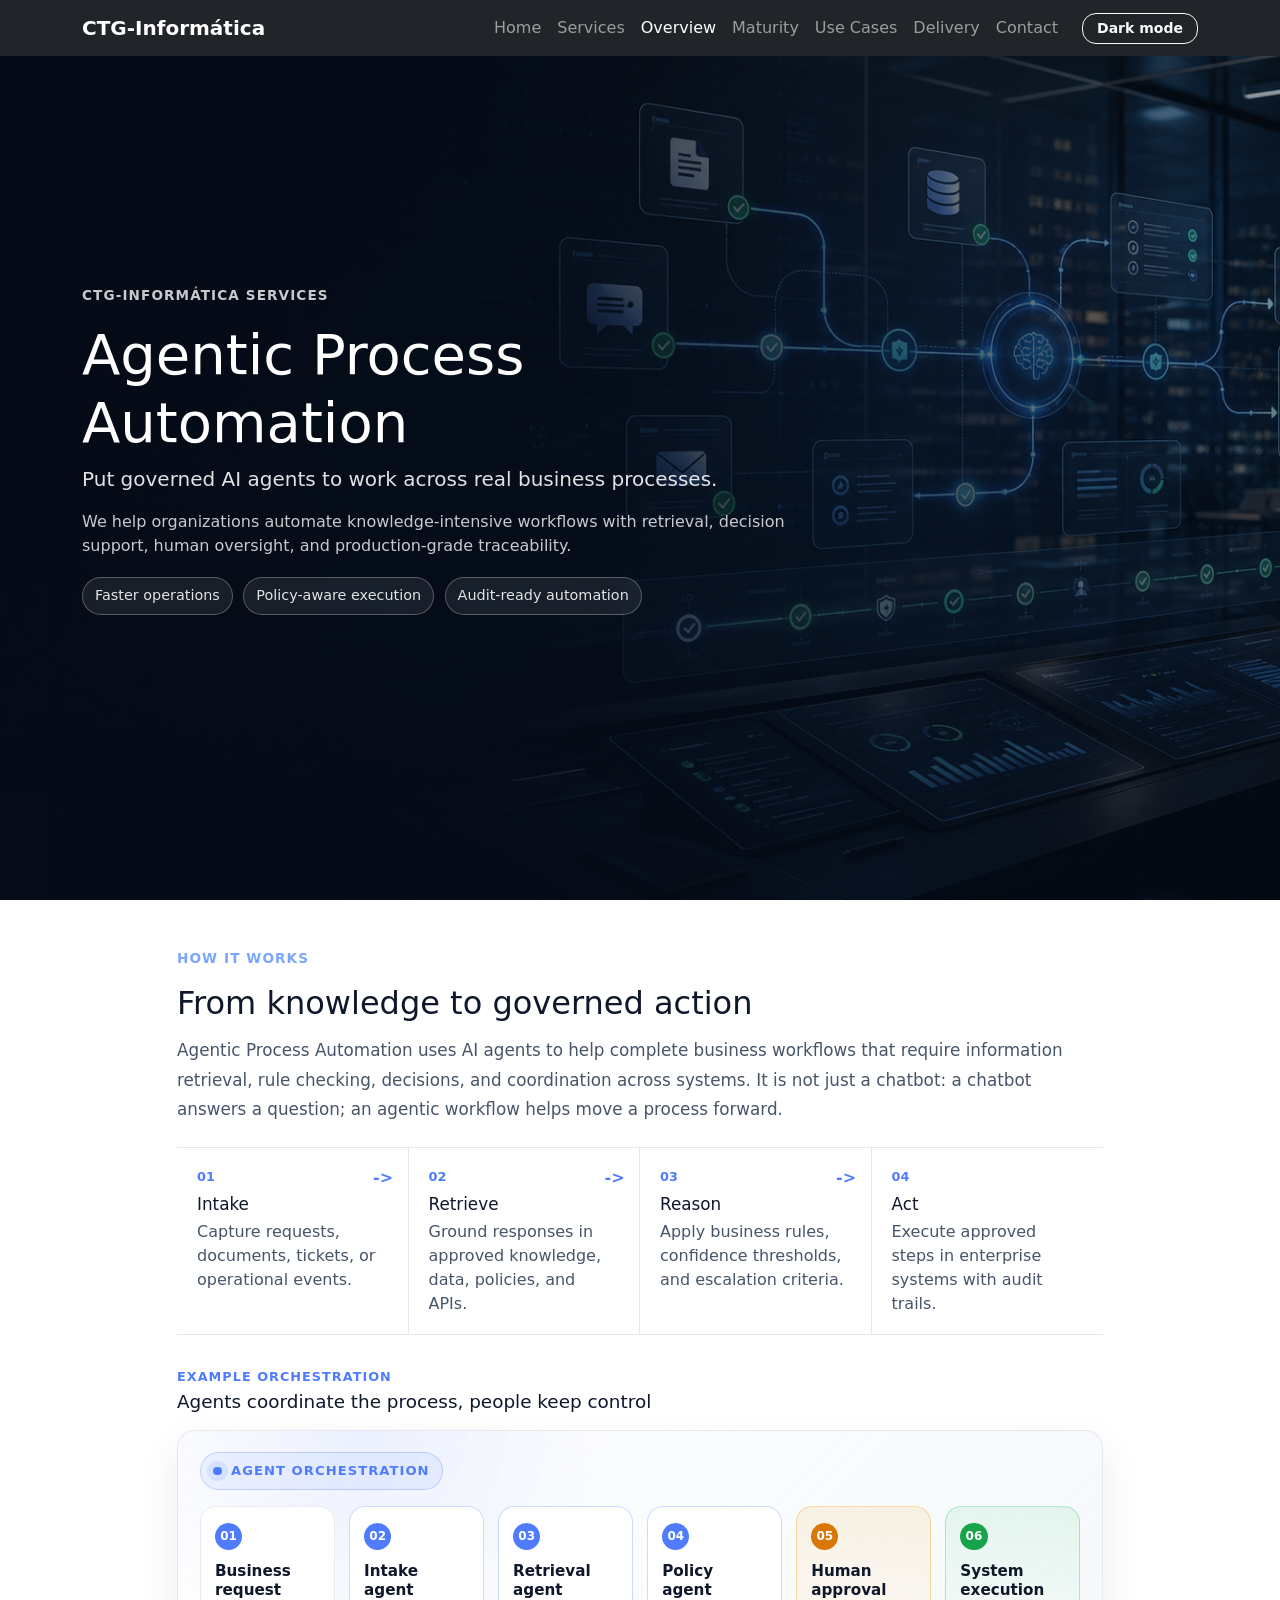
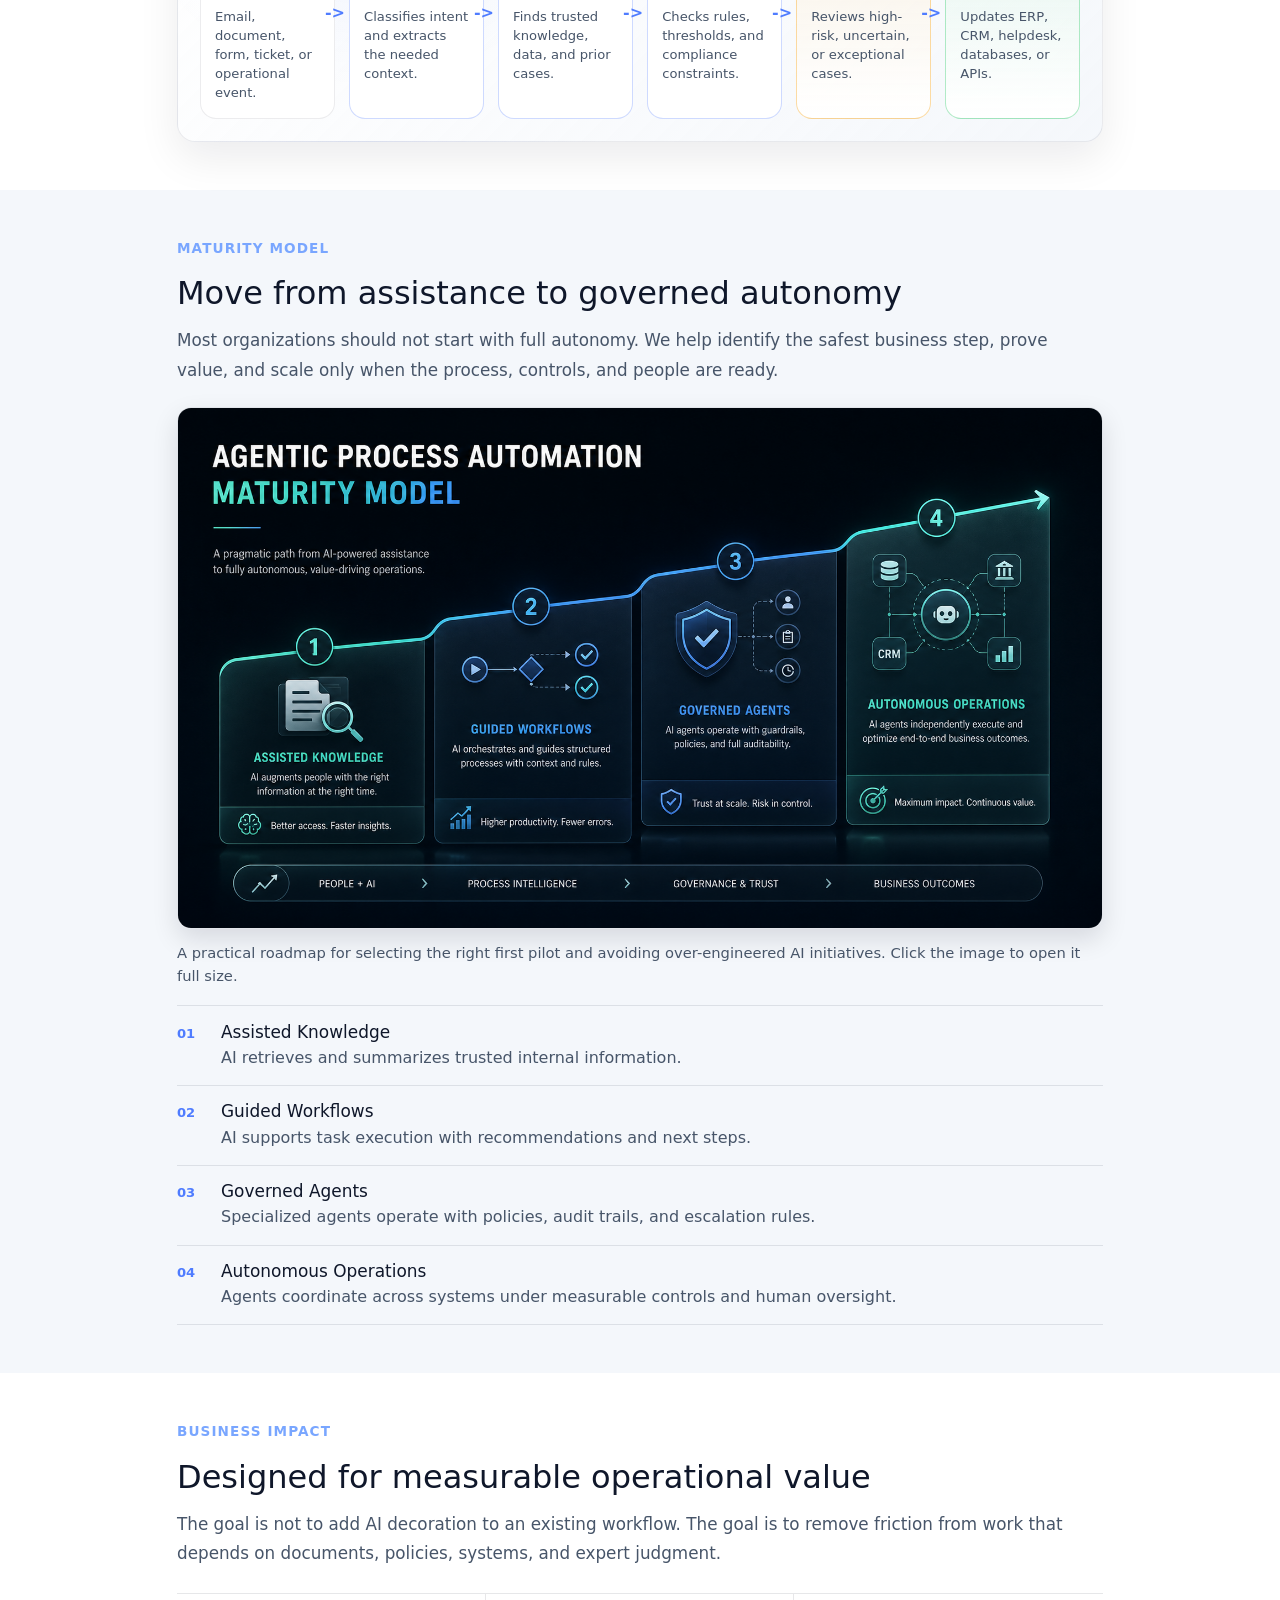
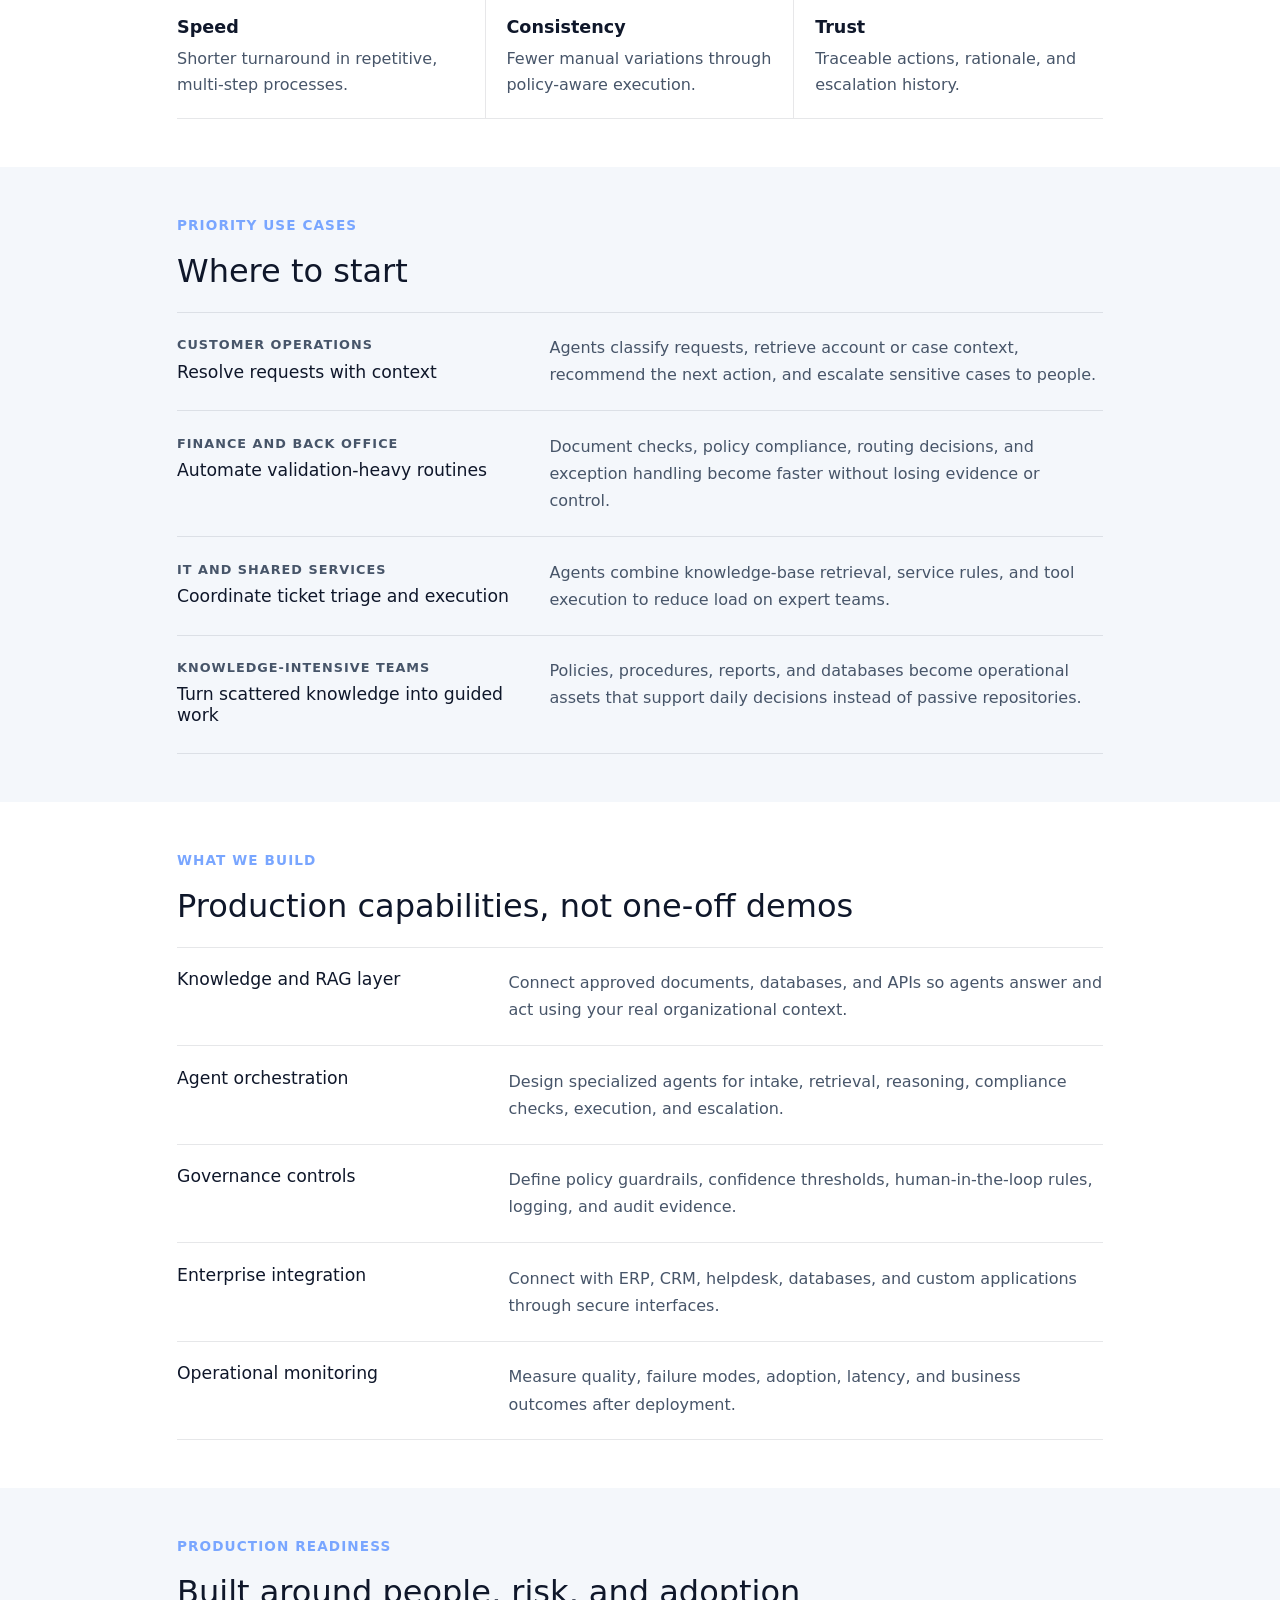
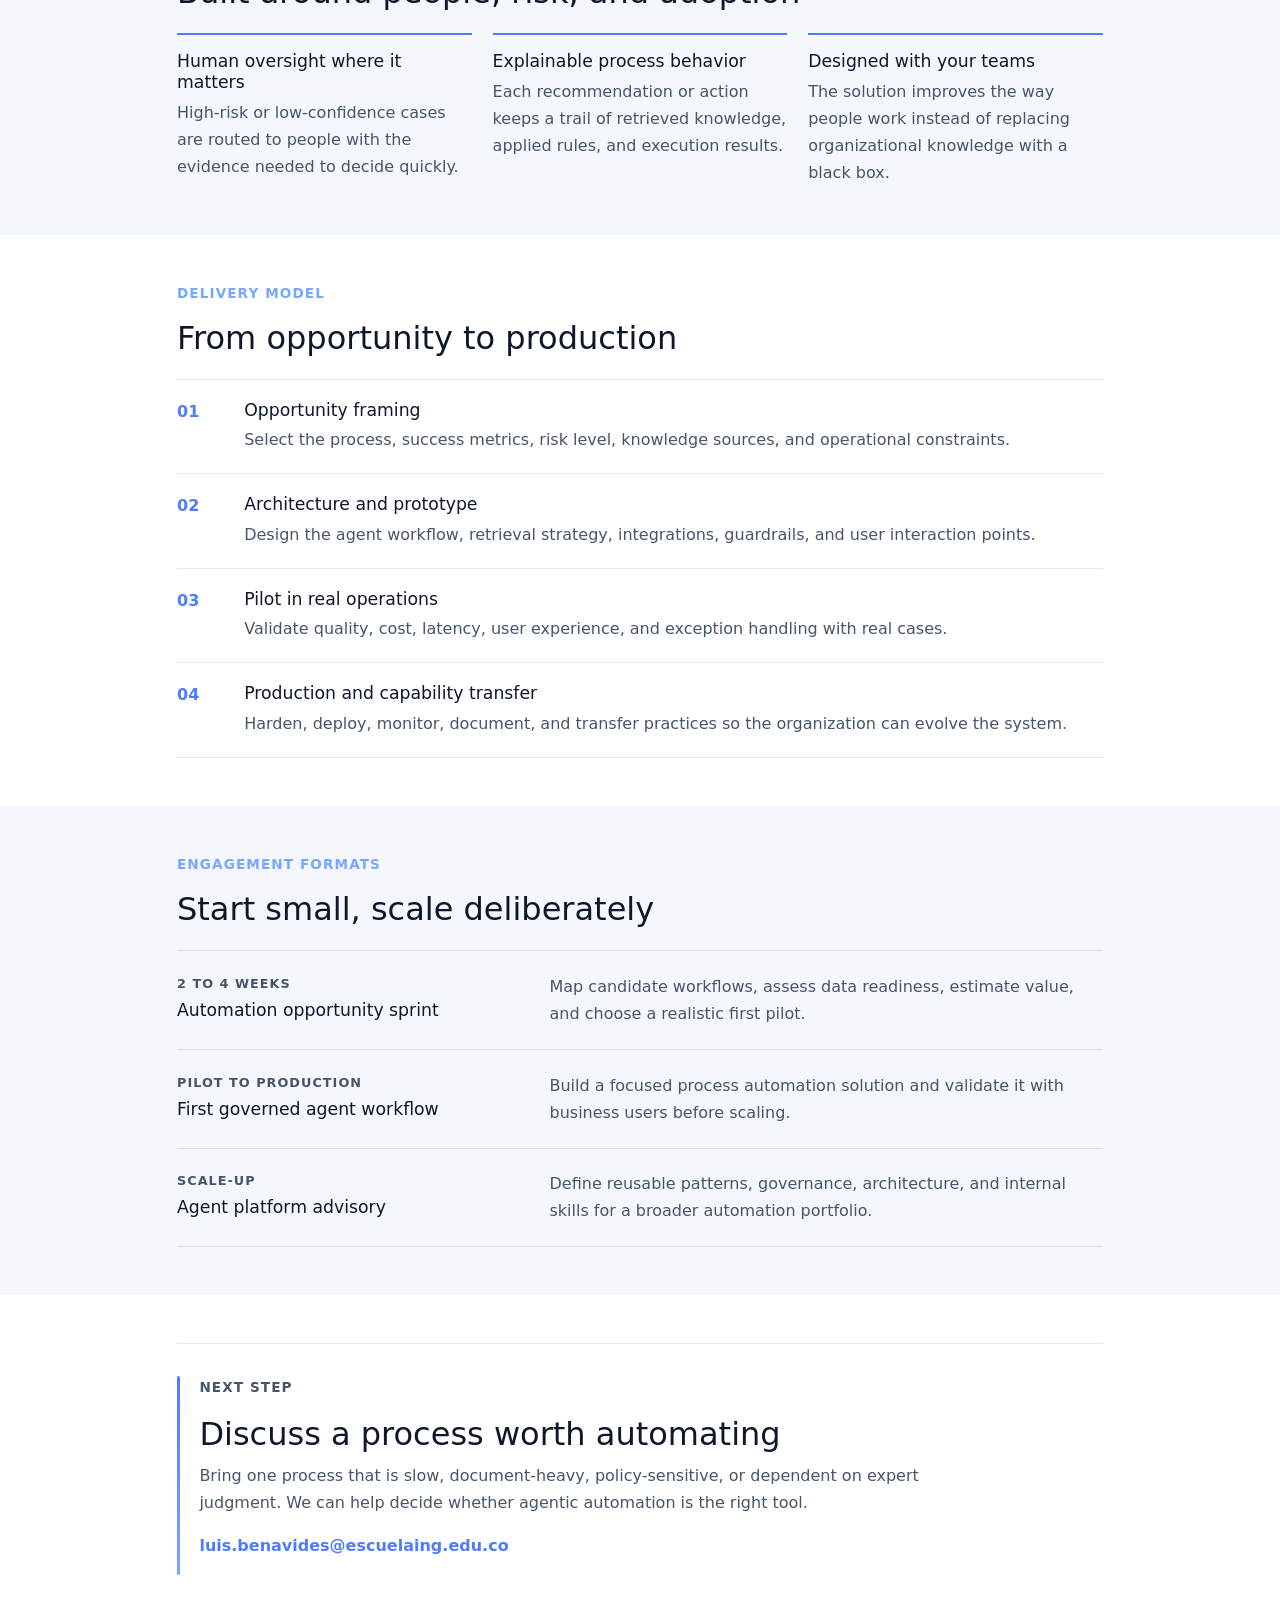
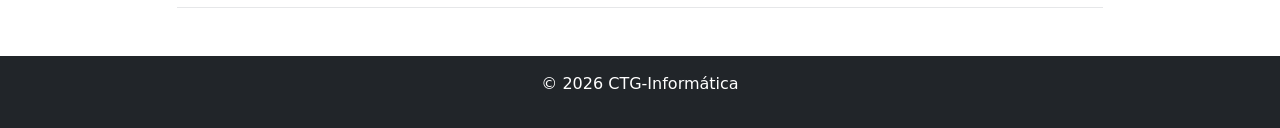
==== agent-automation.html @ 8761f5b1 "Add consulting services pages" ====
<!DOCTYPE html>
<html lang="en">
<head>
  <meta charset="UTF-8">
  <meta name="viewport" content="width=device-width, initial-scale=1">
  <title>CTG-Informática | Agentic Process Automation</title>
  <script>
    (function () {
      var storedTheme = null;
      try { storedTheme = localStorage.getItem('theme'); } catch (e) {}
      var systemDark = false;
      try { systemDark = window.matchMedia && window.matchMedia('(prefers-color-scheme: dark)').matches; } catch (e) {}
      if (storedTheme === 'dark' || (!storedTheme && systemDark)) {
        document.documentElement.setAttribute('data-theme', 'dark');
      }
    })();
  </script>
  <link href="https://cdn.jsdelivr.net/npm/bootstrap@5.3.3/dist/css/bootstrap.min.css" rel="stylesheet">
  <link href="assets/css/custom.css" rel="stylesheet">
</head>
<body data-bs-spy="scroll" data-bs-target="#mainNav">
<nav id="mainNav" class="navbar navbar-expand-lg navbar-dark bg-dark fixed-top">
  <div class="container">
    <a class="navbar-brand" href="index.html">CTG-Informática</a>
    <button class="navbar-toggler" data-bs-toggle="collapse" data-bs-target="#navContent">
      <span class="navbar-toggler-icon"></span>
    </button>
    <div class="collapse navbar-collapse" id="navContent">
      <ul class="navbar-nav ms-auto">
        <li class="nav-item"><a class="nav-link" href="index.html">Home</a></li>
        <li class="nav-item"><a class="nav-link" href="services.html">Services</a></li>
        <li class="nav-item"><a class="nav-link" href="#overview">Overview</a></li>
        <li class="nav-item"><a class="nav-link" href="#maturity">Maturity</a></li>
        <li class="nav-item"><a class="nav-link" href="#use-cases">Use Cases</a></li>
        <li class="nav-item"><a class="nav-link" href="#delivery">Delivery</a></li>
        <li class="nav-item"><a class="nav-link" href="#contact">Contact</a></li>
      </ul>
      <button id="themeToggle" class="btn btn-sm btn-outline-light theme-toggle ms-lg-3 mt-3 mt-lg-0" type="button" aria-label="Toggle color theme">Dark mode</button>
    </div>
  </div>
</nav>

<section id="overview" class="vh-100 d-flex align-items-center solution-hero agent-automation-hero">
  <div class="container">
    <div class="solution-hero-copy">
      <p class="solution-kicker">CTG-Informática Services</p>
      <h1 class="display-4">Agentic Process Automation</h1>
      <p class="lead">Put governed AI agents to work across real business processes.</p>
      <p>We help organizations automate knowledge-intensive workflows with retrieval, decision support, human oversight, and production-grade traceability.</p>
      <div class="solution-proof-strip">
        <span>Faster operations</span>
        <span>Policy-aware execution</span>
        <span>Audit-ready automation</span>
      </div>
    </div>
  </div>
</section>

<section id="how-it-works" class="py-5">
  <div class="container services-container">
    <p class="solution-eyebrow">How it works</p>
    <h2>From knowledge to governed action</h2>
    <p class="solution-section-lead">Agentic Process Automation uses AI agents to help complete business workflows that require information retrieval, rule checking, decisions, and coordination across systems. It is not just a chatbot: a chatbot answers a question; an agentic workflow helps move a process forward.</p>
    <div class="agent-flow" aria-label="Agentic process automation flow">
      <div class="agent-flow-step">
        <span class="agent-flow-index">01</span>
        <h3>Intake</h3>
        <p>Capture requests, documents, tickets, or operational events.</p>
      </div>
      <div class="agent-flow-step">
        <span class="agent-flow-index">02</span>
        <h3>Retrieve</h3>
        <p>Ground responses in approved knowledge, data, policies, and APIs.</p>
      </div>
      <div class="agent-flow-step">
        <span class="agent-flow-index">03</span>
        <h3>Reason</h3>
        <p>Apply business rules, confidence thresholds, and escalation criteria.</p>
      </div>
      <div class="agent-flow-step">
        <span class="agent-flow-index">04</span>
        <h3>Act</h3>
        <p>Execute approved steps in enterprise systems with audit trails.</p>
      </div>
    </div>
    <div class="orchestration-example">
      <p class="solution-row-meta">Example orchestration</p>
      <h3>Agents coordinate the process, people keep control</h3>
      <div class="orchestration-diagram" aria-label="Example process with orchestrated agents collaborating with humans">
        <div class="orchestration-hub">Agent Orchestration</div>
        <div class="orchestration-track">
          <article class="orchestration-node request">
            <span>01</span>
            <strong>Business request</strong>
            <small>Email, document, form, ticket, or operational event.</small>
          </article>
          <article class="orchestration-node agent">
            <span>02</span>
            <strong>Intake agent</strong>
            <small>Classifies intent and extracts the needed context.</small>
          </article>
          <article class="orchestration-node agent">
            <span>03</span>
            <strong>Retrieval agent</strong>
            <small>Finds trusted knowledge, data, and prior cases.</small>
          </article>
          <article class="orchestration-node agent">
            <span>04</span>
            <strong>Policy agent</strong>
            <small>Checks rules, thresholds, and compliance constraints.</small>
          </article>
          <article class="orchestration-node human">
            <span>05</span>
            <strong>Human approval</strong>
            <small>Reviews high-risk, uncertain, or exceptional cases.</small>
          </article>
          <article class="orchestration-node system">
            <span>06</span>
            <strong>System execution</strong>
            <small>Updates ERP, CRM, helpdesk, databases, or APIs.</small>
          </article>
        </div>
      </div>
    </div>
  </div>
</section>

<section id="maturity" class="py-5 bg-light">
  <div class="container services-container">
    <p class="solution-eyebrow">Maturity model</p>
    <h2>Move from assistance to governed autonomy</h2>
    <p class="solution-section-lead">Most organizations should not start with full autonomy. We help identify the safest business step, prove value, and scale only when the process, controls, and people are ready.</p>
    <figure class="solution-figure solution-figure-wide">
      <a href="assets/img/solutions/agentic-maturity-model.png" target="_blank" rel="noopener">
        <img class="solution-image" src="assets/img/solutions/agentic-maturity-model.png" alt="Agentic process automation maturity model">
      </a>
      <figcaption>A practical roadmap for selecting the right first pilot and avoiding over-engineered AI initiatives. Click the image to open it full size.</figcaption>
    </figure>
    <div class="maturity-ladder">
      <article class="maturity-row">
        <h3><span>01</span> Assisted Knowledge</h3>
        <p>AI retrieves and summarizes trusted internal information.</p>
      </article>
      <article class="maturity-row">
        <h3><span>02</span> Guided Workflows</h3>
        <p>AI supports task execution with recommendations and next steps.</p>
      </article>
      <article class="maturity-row">
        <h3><span>03</span> Governed Agents</h3>
        <p>Specialized agents operate with policies, audit trails, and escalation rules.</p>
      </article>
      <article class="maturity-row">
        <h3><span>04</span> Autonomous Operations</h3>
        <p>Agents coordinate across systems under measurable controls and human oversight.</p>
      </article>
    </div>
  </div>
</section>

<section class="py-5">
  <div class="container services-container">
    <p class="solution-eyebrow">Business impact</p>
    <h2>Designed for measurable operational value</h2>
    <p class="solution-section-lead">The goal is not to add AI decoration to an existing workflow. The goal is to remove friction from work that depends on documents, policies, systems, and expert judgment.</p>
    <div class="outcome-strip">
      <div class="outcome-metric">
        <strong>Speed</strong>
        <span>Shorter turnaround in repetitive, multi-step processes.</span>
      </div>
      <div class="outcome-metric">
        <strong>Consistency</strong>
        <span>Fewer manual variations through policy-aware execution.</span>
      </div>
      <div class="outcome-metric">
        <strong>Trust</strong>
        <span>Traceable actions, rationale, and escalation history.</span>
      </div>
    </div>
  </div>
</section>

<section id="use-cases" class="py-5 bg-light">
  <div class="container services-container">
    <p class="solution-eyebrow">Priority use cases</p>
    <h2>Where to start</h2>
    <div class="solution-row-list">
      <article class="solution-row">
        <div>
          <p class="solution-row-meta">Customer operations</p>
          <h3>Resolve requests with context</h3>
        </div>
        <p>Agents classify requests, retrieve account or case context, recommend the next action, and escalate sensitive cases to people.</p>
      </article>
      <article class="solution-row">
        <div>
          <p class="solution-row-meta">Finance and back office</p>
          <h3>Automate validation-heavy routines</h3>
        </div>
        <p>Document checks, policy compliance, routing decisions, and exception handling become faster without losing evidence or control.</p>
      </article>
      <article class="solution-row">
        <div>
          <p class="solution-row-meta">IT and shared services</p>
          <h3>Coordinate ticket triage and execution</h3>
        </div>
        <p>Agents combine knowledge-base retrieval, service rules, and tool execution to reduce load on expert teams.</p>
      </article>
      <article class="solution-row">
        <div>
          <p class="solution-row-meta">Knowledge-intensive teams</p>
          <h3>Turn scattered knowledge into guided work</h3>
        </div>
        <p>Policies, procedures, reports, and databases become operational assets that support daily decisions instead of passive repositories.</p>
      </article>
    </div>
  </div>
</section>

<section id="capabilities" class="py-5">
  <div class="container services-container">
    <p class="solution-eyebrow">What we build</p>
    <h2>Production capabilities, not one-off demos</h2>
    <div class="solution-row-list">
      <article class="solution-row compact">
        <h3>Knowledge and RAG layer</h3>
        <p>Connect approved documents, databases, and APIs so agents answer and act using your real organizational context.</p>
      </article>
      <article class="solution-row compact">
        <h3>Agent orchestration</h3>
        <p>Design specialized agents for intake, retrieval, reasoning, compliance checks, execution, and escalation.</p>
      </article>
      <article class="solution-row compact">
        <h3>Governance controls</h3>
        <p>Define policy guardrails, confidence thresholds, human-in-the-loop rules, logging, and audit evidence.</p>
      </article>
      <article class="solution-row compact">
        <h3>Enterprise integration</h3>
        <p>Connect with ERP, CRM, helpdesk, databases, and custom applications through secure interfaces.</p>
      </article>
      <article class="solution-row compact">
        <h3>Operational monitoring</h3>
        <p>Measure quality, failure modes, adoption, latency, and business outcomes after deployment.</p>
      </article>
    </div>
  </div>
</section>

<section id="production" class="py-5 bg-light">
  <div class="container services-container">
    <p class="solution-eyebrow">Production readiness</p>
    <h2>Built around people, risk, and adoption</h2>
    <div class="production-grid">
      <article>
        <h3>Human oversight where it matters</h3>
        <p>High-risk or low-confidence cases are routed to people with the evidence needed to decide quickly.</p>
      </article>
      <article>
        <h3>Explainable process behavior</h3>
        <p>Each recommendation or action keeps a trail of retrieved knowledge, applied rules, and execution results.</p>
      </article>
      <article>
        <h3>Designed with your teams</h3>
        <p>The solution improves the way people work instead of replacing organizational knowledge with a black box.</p>
      </article>
    </div>
  </div>
</section>

<section id="delivery" class="py-5">
  <div class="container services-container">
    <p class="solution-eyebrow">Delivery model</p>
    <h2>From opportunity to production</h2>
    <div class="phase-list">
      <article class="phase-row">
        <span>01</span>
        <div>
          <h3>Opportunity framing</h3>
          <p>Select the process, success metrics, risk level, knowledge sources, and operational constraints.</p>
        </div>
      </article>
      <article class="phase-row">
        <span>02</span>
        <div>
          <h3>Architecture and prototype</h3>
          <p>Design the agent workflow, retrieval strategy, integrations, guardrails, and user interaction points.</p>
        </div>
      </article>
      <article class="phase-row">
        <span>03</span>
        <div>
          <h3>Pilot in real operations</h3>
          <p>Validate quality, cost, latency, user experience, and exception handling with real cases.</p>
        </div>
      </article>
      <article class="phase-row">
        <span>04</span>
        <div>
          <h3>Production and capability transfer</h3>
          <p>Harden, deploy, monitor, document, and transfer practices so the organization can evolve the system.</p>
        </div>
      </article>
    </div>
  </div>
</section>

<section id="engagement" class="py-5 bg-light">
  <div class="container services-container">
    <p class="solution-eyebrow">Engagement formats</p>
    <h2>Start small, scale deliberately</h2>
    <div class="solution-row-list">
      <article class="solution-row">
        <div>
          <p class="solution-row-meta">2 to 4 weeks</p>
          <h3>Automation opportunity sprint</h3>
        </div>
        <p>Map candidate workflows, assess data readiness, estimate value, and choose a realistic first pilot.</p>
      </article>
      <article class="solution-row">
        <div>
          <p class="solution-row-meta">Pilot to production</p>
          <h3>First governed agent workflow</h3>
        </div>
        <p>Build a focused process automation solution and validate it with business users before scaling.</p>
      </article>
      <article class="solution-row">
        <div>
          <p class="solution-row-meta">Scale-up</p>
          <h3>Agent platform advisory</h3>
        </div>
        <p>Define reusable patterns, governance, architecture, and internal skills for a broader automation portfolio.</p>
      </article>
    </div>
  </div>
</section>

<section id="contact" class="py-5 solution-contact-section">
  <div class="container services-container">
    <div class="contact-note contact-note-final">
      <p class="solution-eyebrow">Next step</p>
      <h2>Discuss a process worth automating</h2>
      <p>Bring one process that is slow, document-heavy, policy-sensitive, or dependent on expert judgment. We can help decide whether agentic automation is the right tool.</p>
      <p><a href="mailto:luis.benavides@escuelaing.edu.co?subject=Agentic%20Process%20Automation%20Consulting">luis.benavides@escuelaing.edu.co</a></p>
    </div>
  </div>
</section>

<footer class="bg-dark text-white text-center p-3">
  <p>© 2026 CTG-Informática</p>
</footer>

<script src="https://cdn.jsdelivr.net/npm/bootstrap@5.3.3/dist/js/bootstrap.bundle.min.js"></script>
<script src="assets/js/main.js"></script>
</body>
</html>
---- assets/css/custom.css ----
:root {
  --bg: #ffffff;
  --bg-soft: #f4f7fb;
  --card: rgba(255, 255, 255, 0.08);
  --surface: #ffffff;
  --text: #0f172a;
  --text-soft: #475569;
  --white-soft: rgba(255,255,255,.78);
  --primary: #4f7cff;
  --primary-2: #79a6ff;
  --border: rgba(15, 23, 42, 0.08);
  --line: rgba(15, 23, 42, .10);
  --shadow: 0 20px 60px rgba(2, 8, 23, 0.16);
  --nav-bg: rgba(8, 15, 29, 0.48);
  --nav-bg-scrolled: rgba(8, 15, 29, 0.68);
  --field-bg: #ffffff;
  --radius: 22px;
}

[data-theme="dark"] {
  --bg: #0b1220;
  --bg-soft: #101a2d;
  --surface: #111c31;
  --text: #e6edf8;
  --text-soft: #a8b7d3;
  --border: rgba(159, 184, 228, 0.18);
  --line: rgba(159, 184, 228, 0.25);
  --shadow: 0 20px 60px rgba(0, 0, 0, 0.35);
  --nav-bg: rgba(5, 10, 20, 0.62);
  --nav-bg-scrolled: rgba(5, 10, 20, 0.84);
  --field-bg: #0f1a2c;
}

html {
  scroll-behavior: smooth;
}

body {
  font-family: 'Inter', system-ui, -apple-system, BlinkMacSystemFont, 'Segoe UI', sans-serif;
  color: var(--text);
  background: var(--bg);
}

/* Narrower content width only for body sections (not navbar/hero) */
#about .container,
#research .container,
#projects .container,
#publications .container,
#doctoral .container,
#theses .container,
#team .container,
#contact .container {
  max-width: 900px;
}

@media (min-width: 1200px) {
  #about .container,
  #research .container,
  #projects .container,
  #publications .container,
  #doctoral .container,
  #theses .container,
  #team .container,
  #contact .container {
    max-width: 800px;
  }
}

.py-6 {
  padding-top: 6rem;
  padding-bottom: 6rem;
}

.section-anchor {
  scroll-margin-top: 84px;
}

section[id] {
  scroll-margin-top: 120px;
}

#mainNav {
  background: var(--nav-bg);
  backdrop-filter: blur(12px);
  transition: background-color .2s ease, box-shadow .2s ease;
}

#mainNav.scrolled {
  background: var(--nav-bg-scrolled);
  box-shadow: 0 10px 30px rgba(0,0,0,.18);
}

.theme-toggle {
  min-width: 116px;
}

.navbar-brand {
  display: inline-flex;
  align-items: center;
  gap: .75rem;
  font-weight: 700;
}

.brand-mark {
  width: 2rem;
  height: 2rem;
  border-radius: 50%;
  display: inline-grid;
  place-items: center;
  background: linear-gradient(135deg, var(--primary), #8cc7ff);
  color: white;
  font-size: .85rem;
}

.hero-section {
  position: relative;
  overflow: hidden;
  background:
    url("../img/bg-masthead.jpg") center / cover no-repeat,
    linear-gradient(180deg, #0f2442 0%, #173861 100%);
  color: white;
}

.hero-bg {
  position: absolute;
  inset: 0;
  background-image: linear-gradient(rgba(255,255,255,.04) 1px, transparent 1px), linear-gradient(90deg, rgba(255,255,255,.04) 1px, transparent 1px);
  background-size: 40px 40px;
  mask-image: linear-gradient(to bottom, rgba(0,0,0,.95), rgba(0,0,0,.35));
}

.eyebrow,
.section-tag,
.project-label,
.panel-badge,
.publication-year {
  display: inline-flex;
  align-items: center;
  gap: .5rem;
  font-size: .84rem;
  font-weight: 700;
  letter-spacing: .08em;
  text-transform: uppercase;
}

.eyebrow,
.panel-badge {
  color: #a8c2ff;
}

.section-tag,
.publication-year,
.project-label {
  color: var(--primary);
}

.hero-section .lead {
  max-width: 52rem;
  color: var(--white-soft) !important;
}

.hero-content-box {
  display: inline-block;
  max-width: 760px;
  padding: 1.4rem 1.6rem;
  border-radius: 18px;
  background: rgba(8, 16, 30, .42);
  border: 1px solid rgba(255, 255, 255, .24);
  box-shadow: 0 14px 36px rgba(2, 8, 23, .22);
  backdrop-filter: blur(3px);
}

.hero-content-box p:last-child {
  margin-bottom: 0;
}

.glass-card,
.metric-card,
.info-card,
.project-card,
.person-card,
.contact-card,
.contact-form-card,
.publication-item {
  border-radius: var(--radius);
}

.glass-card {
  background: rgba(255,255,255,.08);
  border: 1px solid rgba(255,255,255,.12);
  box-shadow: 0 24px 80px rgba(0,0,0,.22);
  padding: 2rem;
}

.feature-list {
  list-style: none;
  padding: 0;
}

.feature-list li {
  position: relative;
  padding-left: 1.6rem;
  margin-bottom: 1rem;
  color: rgba(255,255,255,.85);
}

.feature-list li::before {
  content: "";
  width: .6rem;
  height: .6rem;
  border-radius: 50%;
  background: linear-gradient(135deg, var(--primary), #96c4ff);
  position: absolute;
  left: 0;
  top: .45rem;
}

.hero-metrics .metric-card {
  background: rgba(255,255,255,.07);
  border: 1px solid rgba(255,255,255,.10);
  padding: 1.1rem 1rem;
  text-align: left;
}

.metric-card strong {
  display: block;
  font-size: 1.5rem;
}

.metric-card span {
  color: rgba(255,255,255,.72);
  font-size: .95rem;
}

.bg-soft {
  background: var(--bg-soft);
}

.bg-light {
  background-color: var(--bg-soft) !important;
}

.section-title {
  font-size: clamp(1.9rem, 1.2rem + 1.6vw, 3rem);
  line-height: 1.15;
  font-weight: 800;
  margin-top: .75rem;
  margin-bottom: 0;
}

.section-text {
  color: var(--text-soft);
  font-size: 1.05rem;
  line-height: 1.8;
}

.info-card,
.project-card,
.person-card,
.contact-card,
.contact-form-card,
.publication-item {
  background: var(--surface);
  border: 1px solid var(--border);
  box-shadow: var(--shadow);
}

.info-card,
.project-card,
.person-card {
  padding: 1.75rem;
}

.info-card h3,
.project-card h3,
.person-card h3,
.publication-item h3 {
  font-size: 1.15rem;
  margin-bottom: .85rem;
}

.info-card p,
.project-card p,
.person-card p,
.contact-card p,
.publication-item p {
  color: var(--text-soft);
  margin-bottom: 0;
}

.icon-dot {
  width: .95rem;
  height: .95rem;
  border-radius: 50%;
  margin-bottom: 1rem;
  background: linear-gradient(135deg, var(--primary), #8ecbff);
  box-shadow: 0 0 0 8px rgba(79, 124, 255, .10);
}

.meta-list {
  list-style: none;
  padding: 0;
  margin: 1.2rem 0 0;
}

.meta-list li {
  padding: .55rem 0;
  border-top: 1px solid var(--line);
  color: var(--text-soft);
}

.publication-list {
  display: grid;
  gap: 1rem;
}

.publication-item {
  padding: 1.35rem 1.45rem;
  display: flex;
  justify-content: space-between;
  gap: 1.5rem;
  align-items: flex-start;
}

.publication-venue {
  white-space: nowrap;
  font-weight: 700;
  color: var(--primary);
}

/* Publications as bibliography-style list (no cards) */
#publications .publication-list {
  display: block;
}

#publications .publication-item {
  background: transparent;
  border: 0;
  box-shadow: none;
  border-radius: 0;
  display: block;
  padding: .95rem 0;
  border-bottom: 1px solid var(--line);
}

#publications .publication-item.is-hidden {
  display: none;
}

#publications .publication-item:last-child {
  border-bottom: 0;
}

#publications .publication-item h3 {
  font-size: 1rem;
  margin-bottom: .45rem;
}

#publications .publication-year {
  margin-bottom: .4rem;
}

#publications .publication-venue {
  display: block;
  margin-top: .35rem;
  font-size: .9rem;
  font-weight: 600;
  color: var(--text-soft);
  white-space: normal;
}

#theses .thesis-list {
  margin-top: 1rem;
  padding-left: 0;
  margin-left: 0;
  list-style-position: inside;
}

#theses .thesis-list li {
  padding: .85rem 0;
  border-bottom: 1px solid var(--line);
  color: var(--text-soft);
}

#theses .thesis-list li:last-child {
  border-bottom: 0;
}

#theses .thesis-list a {
  color: var(--primary);
  font-weight: 600;
}

#doctoral .doctoral-list {
  margin-top: .75rem;
  margin-bottom: 1.25rem;
  padding-left: 0;
  margin-left: 0;
  list-style-position: inside;
}

#doctoral h3 {
  font-size: 1.1rem;
  font-weight: 700;
  margin-top: 1.1rem;
  margin-bottom: .55rem;
}

#doctoral .doctoral-list li {
  margin-bottom: .5rem;
  color: var(--text-soft);
}

#doctoral p {
  color: var(--text-soft);
}

.services-container {
  max-width: 950px;
}

#contact.solution-contact-section .container,
.solution-contact-section .services-container {
  max-width: 950px;
}

@media (min-width: 1200px) {
  #contact.solution-contact-section .container,
  .solution-contact-section .services-container {
    max-width: 950px;
  }
}

.solution-hero {
  position: relative;
  min-height: 92vh;
  overflow: hidden;
  color: #fff;
  background-position: center;
  background-size: cover;
}

.solution-hero::before {
  content: "";
  position: absolute;
  inset: 0;
  background:
    linear-gradient(90deg, rgba(5, 12, 24, .92) 0%, rgba(5, 12, 24, .68) 44%, rgba(5, 12, 24, .22) 100%),
    linear-gradient(180deg, rgba(5, 12, 24, .14), rgba(5, 12, 24, .62));
}

.agent-automation-hero {
  background-image: url("../img/solutions/agentic-process-automation-hero.png");
}

.services-hero {
  background-image: url("../img/solutions/services-hero.png");
}

.ai-transformation-hero {
  background-image: url("../img/solutions/ai-transformation-hero.png");
}

.solution-hero .container {
  position: relative;
  z-index: 1;
}

.solution-hero-copy {
  max-width: 720px;
}

.solution-hero-copy .lead {
  color: rgba(255, 255, 255, .88) !important;
  max-width: 640px;
}

.solution-hero-copy p {
  color: rgba(255, 255, 255, .78);
}

.solution-kicker,
.solution-eyebrow {
  font-size: .85rem;
  font-weight: 800;
  letter-spacing: .08em;
  text-transform: uppercase;
  color: var(--primary-2);
}

.solution-proof-strip {
  display: flex;
  flex-wrap: wrap;
  gap: .65rem;
  margin-top: 1.2rem;
}

.solution-proof-strip span {
  border: 1px solid rgba(255, 255, 255, .28);
  background: rgba(255, 255, 255, .08);
  color: rgba(255, 255, 255, .88);
  border-radius: 999px;
  padding: .45rem .75rem;
  font-size: .9rem;
  backdrop-filter: blur(8px);
}

.agent-flow {
  display: grid;
  grid-template-columns: repeat(4, minmax(0, 1fr));
  gap: 0;
  margin-top: 1.4rem;
  border-top: 1px solid var(--line);
  border-bottom: 1px solid var(--line);
}

.agent-flow-step {
  position: relative;
  padding: 1.2rem 1.5rem 1.1rem 1.25rem;
  border-right: 1px solid var(--line);
}

.agent-flow-step:last-child {
  border-right: 0;
}

.agent-flow-step:not(:last-child)::after {
  content: "->";
  position: absolute;
  right: .9rem;
  top: 1.15rem;
  color: var(--primary);
  font-weight: 800;
}

.agent-flow-index {
  display: block;
  color: var(--primary);
  font-size: .8rem;
  font-weight: 800;
  margin-bottom: .45rem;
}

.agent-flow-step h3 {
  font-size: 1.05rem;
  margin-bottom: .4rem;
}

.agent-flow-step p {
  color: var(--text-soft);
  margin: 0;
}

.orchestration-example {
  margin-top: 2rem;
}

.orchestration-example h3 {
  font-size: 1.15rem;
  margin-bottom: 1rem;
}

.orchestration-diagram {
  position: relative;
  overflow: hidden;
  padding: 1.35rem;
  border: 1px solid var(--border);
  border-radius: 18px;
  background:
    radial-gradient(circle at 20% 0%, rgba(79, 124, 255, .10), transparent 32%),
    linear-gradient(135deg, rgba(255, 255, 255, .72), rgba(244, 247, 251, .92));
  box-shadow: 0 16px 42px rgba(2, 8, 23, .08);
}

[data-theme="dark"] .orchestration-diagram {
  background:
    radial-gradient(circle at 20% 0%, rgba(121, 166, 255, .14), transparent 34%),
    linear-gradient(135deg, rgba(17, 28, 49, .96), rgba(11, 18, 32, .98));
}

.orchestration-hub {
  display: inline-flex;
  align-items: center;
  gap: .55rem;
  margin-bottom: 1rem;
  padding: .5rem .8rem;
  border: 1px solid rgba(79, 124, 255, .28);
  border-radius: 999px;
  color: var(--primary);
  font-size: .82rem;
  font-weight: 800;
  letter-spacing: .08em;
  text-transform: uppercase;
  background: rgba(79, 124, 255, .08);
}

.orchestration-hub::before {
  content: "";
  width: .55rem;
  height: .55rem;
  border-radius: 50%;
  background: var(--primary);
  box-shadow: 0 0 0 6px rgba(79, 124, 255, .12);
}

.orchestration-track {
  display: grid;
  grid-template-columns: repeat(6, minmax(130px, 1fr));
  gap: .85rem;
  align-items: stretch;
}

.orchestration-node {
  position: relative;
  min-height: 178px;
  padding: 1rem .9rem;
  border: 1px solid var(--border);
  border-radius: 16px;
  background: var(--surface);
}

.orchestration-node:not(:last-child)::after {
  content: "->";
  position: absolute;
  top: 50%;
  right: -.68rem;
  z-index: 2;
  transform: translateY(-50%);
  color: var(--primary);
  font-weight: 900;
}

.orchestration-node span {
  display: inline-grid;
  width: 1.7rem;
  height: 1.7rem;
  place-items: center;
  margin-bottom: .75rem;
  border-radius: 999px;
  color: white;
  background: var(--primary);
  font-size: .75rem;
  font-weight: 800;
}

.orchestration-node strong {
  display: block;
  margin-bottom: .45rem;
  font-size: .95rem;
  line-height: 1.25;
}

.orchestration-node small {
  display: block;
  color: var(--text-soft);
  font-size: .82rem;
  line-height: 1.45;
}

.orchestration-node.agent {
  border-color: rgba(79, 124, 255, .28);
}

.orchestration-node.human {
  border-color: rgba(245, 158, 11, .36);
  background: linear-gradient(180deg, rgba(245, 158, 11, .10), var(--surface));
}

.orchestration-node.human span {
  background: #d97706;
}

.orchestration-node.system {
  border-color: rgba(34, 197, 94, .34);
  background: linear-gradient(180deg, rgba(34, 197, 94, .09), var(--surface));
}

.orchestration-node.system span {
  background: #16a34a;
}

.transformation-loop {
  margin-top: 1.6rem;
  padding: 1.35rem;
  border: 1px solid var(--border);
  border-radius: 18px;
  background:
    radial-gradient(circle at 50% 0%, rgba(245, 158, 11, .10), transparent 32%),
    linear-gradient(135deg, rgba(255, 255, 255, .76), rgba(244, 247, 251, .94));
  box-shadow: 0 16px 42px rgba(2, 8, 23, .08);
}

[data-theme="dark"] .transformation-loop {
  background:
    radial-gradient(circle at 50% 0%, rgba(245, 158, 11, .13), transparent 34%),
    linear-gradient(135deg, rgba(17, 28, 49, .96), rgba(11, 18, 32, .98));
}

.loop-center {
  max-width: 520px;
  margin: 0 auto 1.2rem;
  padding: 1rem 1.2rem;
  border: 1px solid rgba(245, 158, 11, .28);
  border-radius: 18px;
  text-align: center;
  background: rgba(245, 158, 11, .08);
}

.loop-center strong {
  display: block;
  margin-bottom: .3rem;
  font-size: 1.1rem;
}

.loop-center span {
  color: var(--text-soft);
  font-size: .94rem;
  line-height: 1.55;
}

.loop-steps {
  display: grid;
  grid-template-columns: repeat(5, minmax(0, 1fr));
  gap: .8rem;
}

.loop-step {
  padding: 1rem .9rem;
  border: 1px solid var(--border);
  border-radius: 16px;
  background: var(--surface);
}

.loop-step span {
  display: inline-grid;
  width: 1.65rem;
  height: 1.65rem;
  place-items: center;
  margin-bottom: .65rem;
  border-radius: 999px;
  color: white;
  background: linear-gradient(135deg, #d97706, var(--primary));
  font-size: .72rem;
  font-weight: 800;
}

.loop-step h3 {
  font-size: .98rem;
  margin-bottom: .4rem;
}

.loop-step p {
  color: var(--text-soft);
  font-size: .84rem;
  line-height: 1.48;
  margin: 0;
}

.solution-image {
  display: block;
  width: 100%;
  height: auto;
  border-radius: 14px;
  margin: 1.2rem 0 .9rem;
  border: 1px solid var(--border);
  box-shadow: 0 10px 26px rgba(2, 8, 23, .12);
}

.solution-section-lead {
  color: var(--text-soft);
  font-size: 1.05rem;
  line-height: 1.75;
  margin: .85rem 0 0;
}

.solution-split {
  display: grid;
  grid-template-columns: minmax(0, 1.05fr) minmax(280px, .95fr);
  gap: 2.4rem;
  align-items: center;
}

.solution-figure {
  margin: 0;
}

.solution-figure-wide {
  margin-top: 1.4rem;
}

.solution-figure .solution-image {
  margin: 0 0 .8rem;
}

.solution-figure a {
  display: block;
}

.solution-figure a:hover .solution-image {
  transform: translateY(-2px);
  box-shadow: 0 16px 34px rgba(2, 8, 23, .18);
}

.solution-figure .solution-image {
  transition: transform .18s ease, box-shadow .18s ease;
}

.solution-figure figcaption {
  color: var(--text-soft);
  font-size: .92rem;
  line-height: 1.55;
}

.maturity-ladder {
  margin-top: 1.1rem;
  border-top: 1px solid var(--line);
}

.maturity-row {
  padding: .95rem 0;
  border-bottom: 1px solid var(--line);
}

.maturity-row h3 {
  display: flex;
  gap: .75rem;
  align-items: baseline;
  font-size: 1.06rem;
  margin-bottom: .25rem;
}

.maturity-row h3 span {
  color: var(--primary);
  font-size: .82rem;
  font-weight: 800;
  min-width: 2rem;
}

.maturity-row p {
  color: var(--text-soft);
  margin: 0 0 0 2.75rem;
}

.outcome-strip {
  display: grid;
  grid-template-columns: repeat(3, minmax(0, 1fr));
  margin-top: 1.5rem;
  border-top: 1px solid var(--line);
  border-bottom: 1px solid var(--line);
}

.outcome-metric {
  padding: 1.25rem 1.3rem;
  border-right: 1px solid var(--line);
}

.outcome-metric:first-child {
  padding-left: 0;
}

.outcome-metric:last-child {
  border-right: 0;
  padding-right: 0;
}

.outcome-metric strong {
  display: block;
  font-size: 1.1rem;
  margin-bottom: .35rem;
}

.outcome-metric span {
  color: var(--text-soft);
  line-height: 1.65;
}

.solution-row-list,
.service-band-list,
.phase-list {
  margin-top: 1.35rem;
  border-top: 1px solid var(--line);
}

.solution-row,
.service-band {
  display: grid;
  grid-template-columns: minmax(210px, .85fr) minmax(0, 1.35fr);
  gap: 1.5rem;
  padding: 1.35rem 0;
  border-bottom: 1px solid var(--line);
}

.solution-row.compact {
  grid-template-columns: minmax(210px, .75fr) minmax(0, 1.45fr);
}

.solution-row h3,
.service-band h3,
.phase-row h3,
.production-grid h3 {
  font-size: 1.08rem;
  margin-bottom: .35rem;
}

.solution-row p,
.service-band p,
.phase-row p,
.production-grid p {
  color: var(--text-soft);
  margin-bottom: 0;
  line-height: 1.7;
}

.solution-row-meta {
  color: var(--primary);
  font-size: .8rem;
  font-weight: 800;
  letter-spacing: .08em;
  margin-bottom: .35rem !important;
  text-transform: uppercase;
}

.production-grid {
  display: grid;
  grid-template-columns: repeat(3, minmax(0, 1fr));
  gap: 1.3rem;
  margin-top: 1.4rem;
}

.production-grid article {
  padding-top: 1rem;
  border-top: 2px solid var(--primary);
}

.phase-row {
  display: grid;
  grid-template-columns: 3rem minmax(0, 1fr);
  gap: 1.2rem;
  padding: 1.25rem 0;
  border-bottom: 1px solid var(--line);
}

.phase-row span {
  color: var(--primary);
  font-weight: 800;
}

.contact-note {
  border-top: 1px solid var(--line);
  border-bottom: 1px solid var(--line);
  padding: 1.6rem 0;
  text-align: left;
}

.contact-note p {
  color: var(--text-soft);
  line-height: 1.7;
}

.contact-note-final {
  position: relative;
  padding: 2rem 0 2rem 1.4rem;
}

.contact-note-final::before {
  content: "";
  position: absolute;
  left: 0;
  top: 2rem;
  bottom: 2rem;
  width: 3px;
  border-radius: 999px;
  background: linear-gradient(180deg, var(--primary), var(--primary-2));
}

.contact-note-final h2 {
  max-width: 640px;
}

.contact-note-final p {
  max-width: 720px;
}

.contact-note a,
.text-link {
  color: var(--primary);
  font-weight: 800;
  text-decoration: none;
}

.contact-note a:hover,
.text-link:hover {
  text-decoration: underline;
}

.service-band {
  align-items: start;
}

.service-band .text-link {
  display: inline-block;
  margin-top: .8rem;
}

.service-summary-item {
  padding: 1rem 0;
  border-bottom: 1px solid var(--line);
}

.service-summary-item:last-child {
  border-bottom: 0;
}

.service-summary-item h3 {
  font-size: 1.1rem;
  margin-bottom: .35rem;
}

.service-summary-item p,
.service-summary-item li {
  color: var(--text-soft);
}

.service-summary-item ul,
.service-summary-item ol {
  margin: 0;
}

/* Projects as list (no cards) */
#projects .project-list-simple {
  display: block;
}

#projects .project-row {
  padding: 1rem 0;
  border-bottom: 1px solid var(--line);
}

#projects .project-row:last-child {
  border-bottom: 0;
}

#projects .project-row h3 {
  font-size: 1.05rem;
  margin-bottom: .45rem;
}

#projects .project-row p {
  margin: 0;
  color: var(--text-soft);
}

.team-photo {
  width: 168px;
  height: 168px;
  object-fit: cover;
  border-radius: 50%;
  margin: 0 auto 1rem;
  display: block;
  border: 2px solid rgba(255, 255, 255, .88);
  box-shadow: 0 10px 26px rgba(2, 8, 23, .14);
}

[data-theme="dark"] .team-photo {
  border-color: rgba(168, 183, 211, .5);
}

#team .person-card {
  background: transparent;
  border: 0;
  box-shadow: none;
  padding: 0;
  text-align: center;
}

#team .person-card h3 {
  font-size: 1.02rem;
  margin-bottom: .35rem;
}

#team .person-card .role {
  margin-bottom: .5rem;
}

#team .team-grid {
  row-gap: 2rem !important;
}

.person-card .role {
  font-weight: 700;
  color: var(--primary);
  margin-bottom: .75rem;
}

.avatar-placeholder {
  width: 3.25rem;
  height: 3.25rem;
  border-radius: 50%;
  display: grid;
  place-items: center;
  background: linear-gradient(135deg, #dce8ff, #edf4ff);
  color: var(--primary);
  font-weight: 800;
  margin-bottom: 1rem;
}

.cta-banner {
  background: linear-gradient(135deg, #1d4ed8, #0f3ca5 60%, #17307c);
  color: white;
  border-radius: calc(var(--radius) + 6px);
  padding: 2rem;
  display: flex;
  gap: 1.5rem;
  justify-content: space-between;
  align-items: center;
  box-shadow: 0 25px 70px rgba(15, 60, 165, 0.35);
}

.cta-banner .section-title,
.cta-banner .section-tag,
.cta-banner .section-text {
  color: white;
}

.contact-card,
.contact-form-card {
  padding: 1.75rem;
}

.form-control {
  border-radius: 14px;
  padding: .85rem 1rem;
  border-color: var(--border);
  background: var(--field-bg);
  color: var(--text);
}

.form-control:focus {
  border-color: rgba(79,124,255,.65);
  box-shadow: 0 0 0 .2rem rgba(79,124,255,.12);
  background: var(--field-bg);
  color: var(--text);
}

.form-control::placeholder {
  color: var(--text-soft);
}

[data-theme="dark"] .btn-outline-light {
  color: #e6edf8;
  border-color: rgba(230, 237, 248, .55);
}

[data-theme="dark"] .btn-outline-light:hover,
[data-theme="dark"] .btn-outline-light:focus {
  color: #0b1220;
  background-color: #e6edf8;
  border-color: #e6edf8;
}

.btn {
  border-radius: 14px;
  font-weight: 600;
}

.btn-primary {
  background: linear-gradient(135deg, var(--primary), #2f67ff);
  border-color: var(--primary);
}

.site-footer {
  background: #07101d;
  color: rgba(255,255,255,.76);
}

.back-to-top {
  color: #b9ccff;
}

.publication-item.is-hidden {
  display: none;
}

@media (max-width: 991.98px) {
  .py-6 {
    padding-top: 4.5rem;
    padding-bottom: 4.5rem;
  }

  .agent-flow {
    grid-template-columns: 1fr;
  }

  .agent-flow-step {
    border-right: 0;
    border-bottom: 1px solid var(--line);
    padding-right: 0;
  }

  .agent-flow-step:last-child {
    border-bottom: 0;
  }

  .agent-flow-step:not(:last-child)::after {
    content: "";
  }

  .orchestration-track {
    grid-template-columns: 1fr;
  }

  .orchestration-node {
    min-height: auto;
  }

  .orchestration-node:not(:last-child)::after {
    content: "↓";
    top: auto;
    right: 50%;
    bottom: -.85rem;
    transform: translateX(50%);
  }

  .loop-steps {
    grid-template-columns: 1fr;
  }

  .loop-center {
    text-align: left;
  }

  .solution-split,
  .solution-row,
  .solution-row.compact,
  .service-band {
    grid-template-columns: 1fr;
    gap: .35rem;
  }

  .outcome-strip,
  .production-grid {
    grid-template-columns: 1fr;
  }

  .outcome-metric {
    border-right: 0;
    border-bottom: 1px solid var(--line);
    padding-left: 0;
    padding-right: 0;
  }

  .outcome-metric:last-child {
    border-bottom: 0;
  }

  .cta-banner,
  .publication-item {
    flex-direction: column;
  }
}

@media (max-width: 575.98px) {
  .hero-content-box {
    padding: 1rem 1rem;
    border-radius: 14px;
  }

  .glass-card,
  .hero-metrics .metric-card,
  .info-card,
  .project-card,
  .person-card,
  .contact-card,
  .contact-form-card,
  .publication-item,
  .cta-banner {
    border-radius: 18px;
  }

  .hero-section .display-4 {
    font-size: 2.35rem;
  }
}
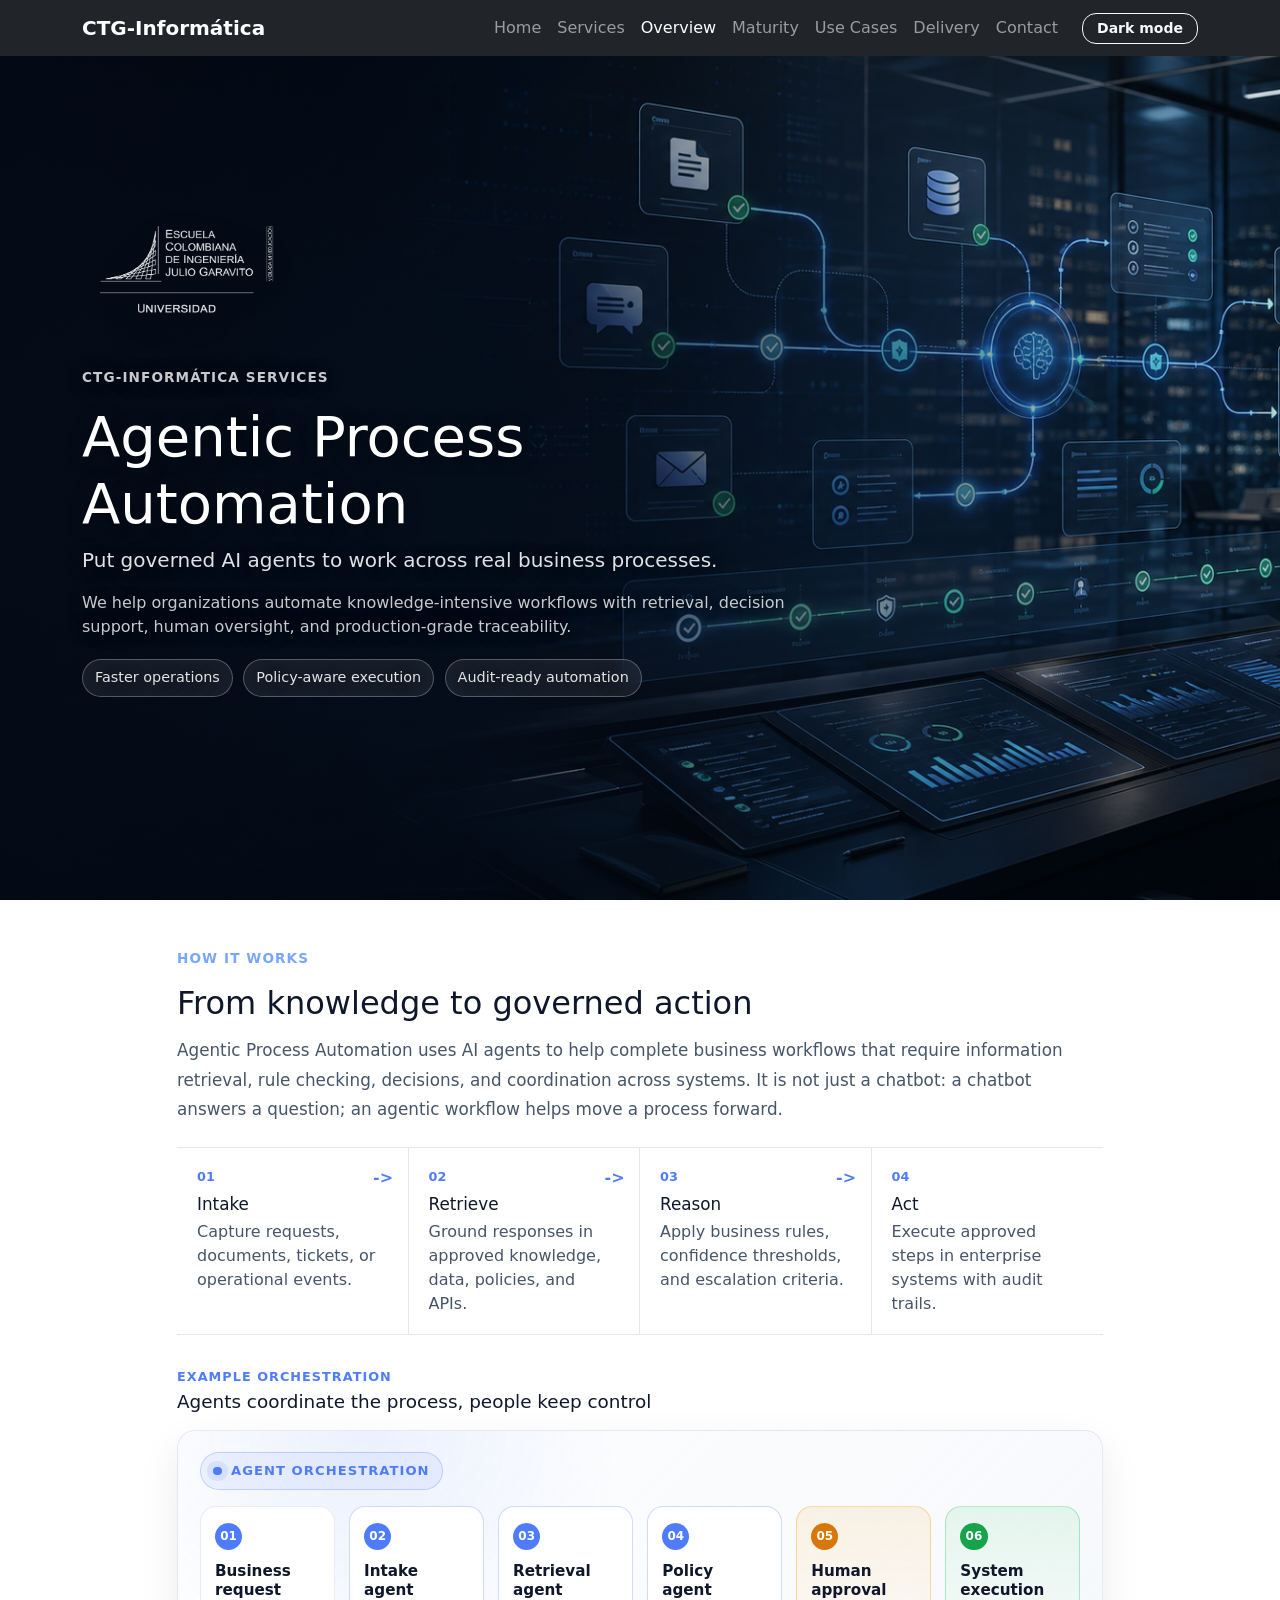
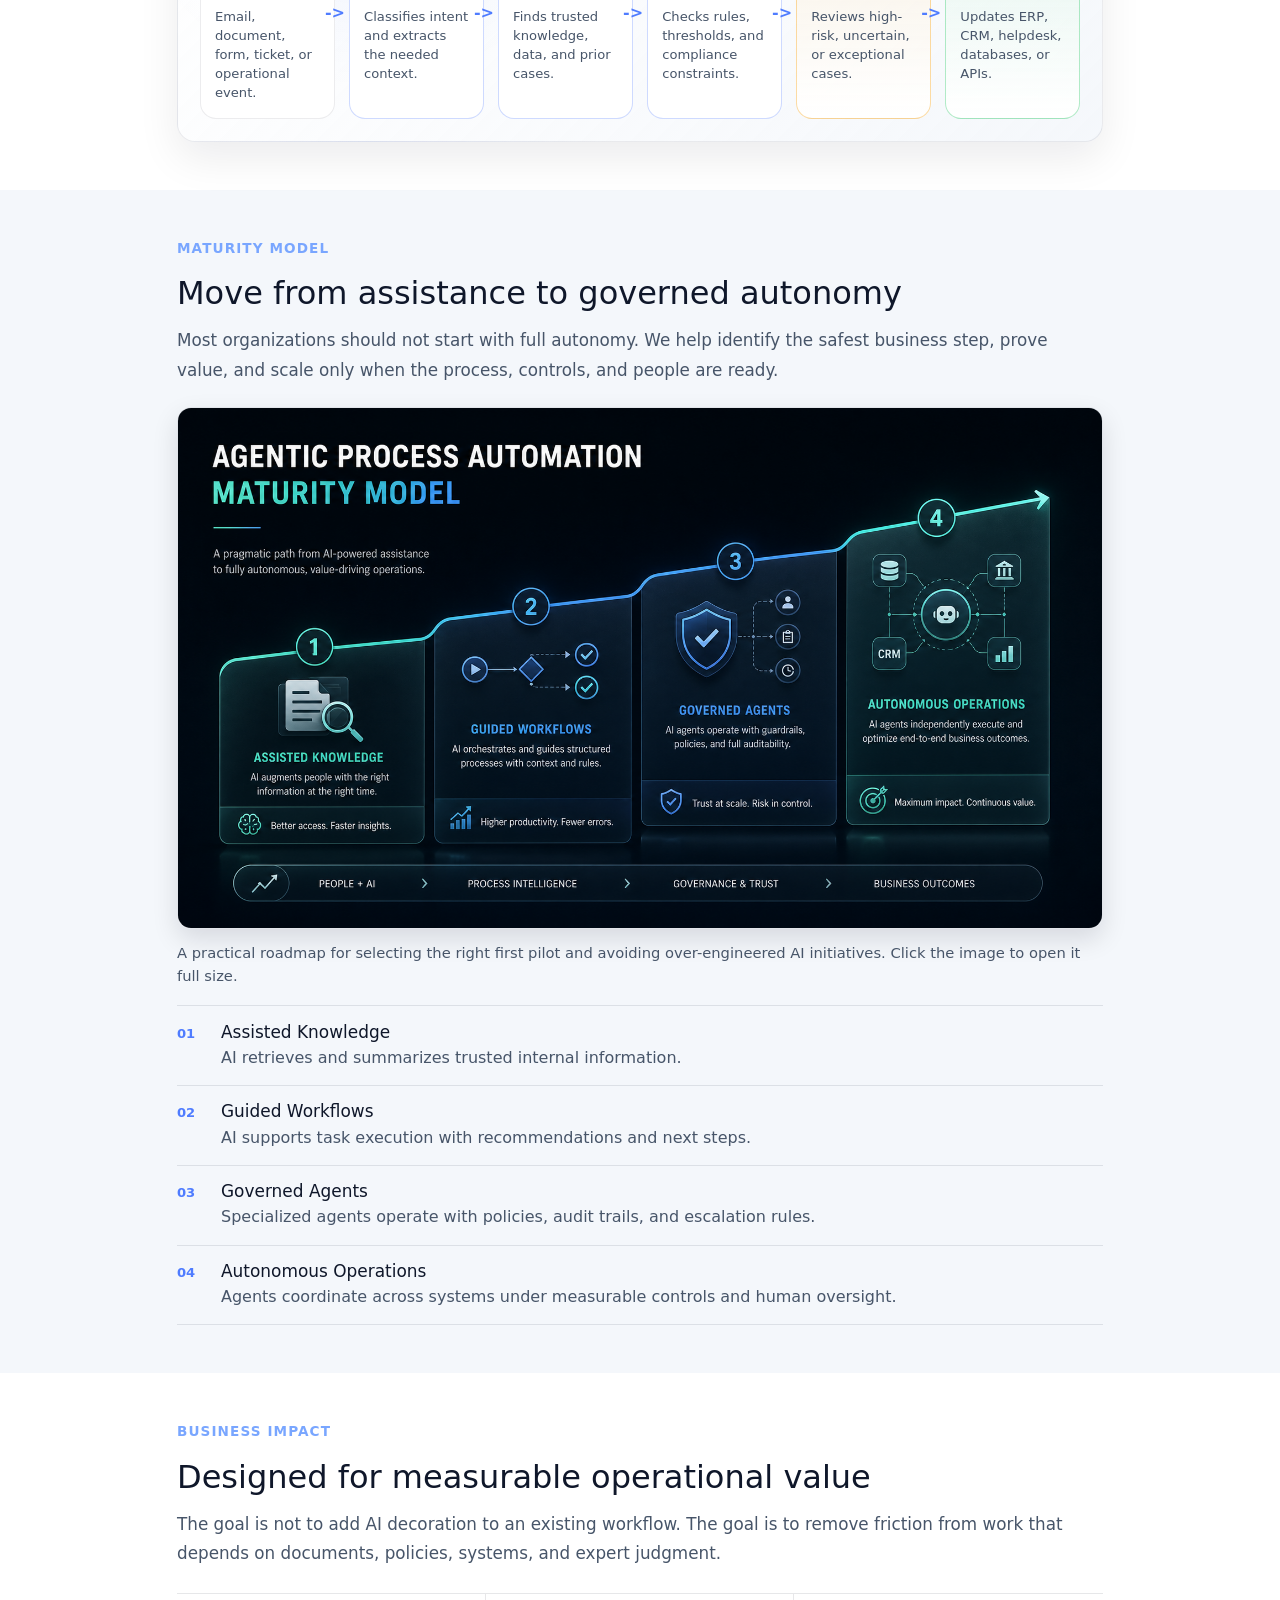
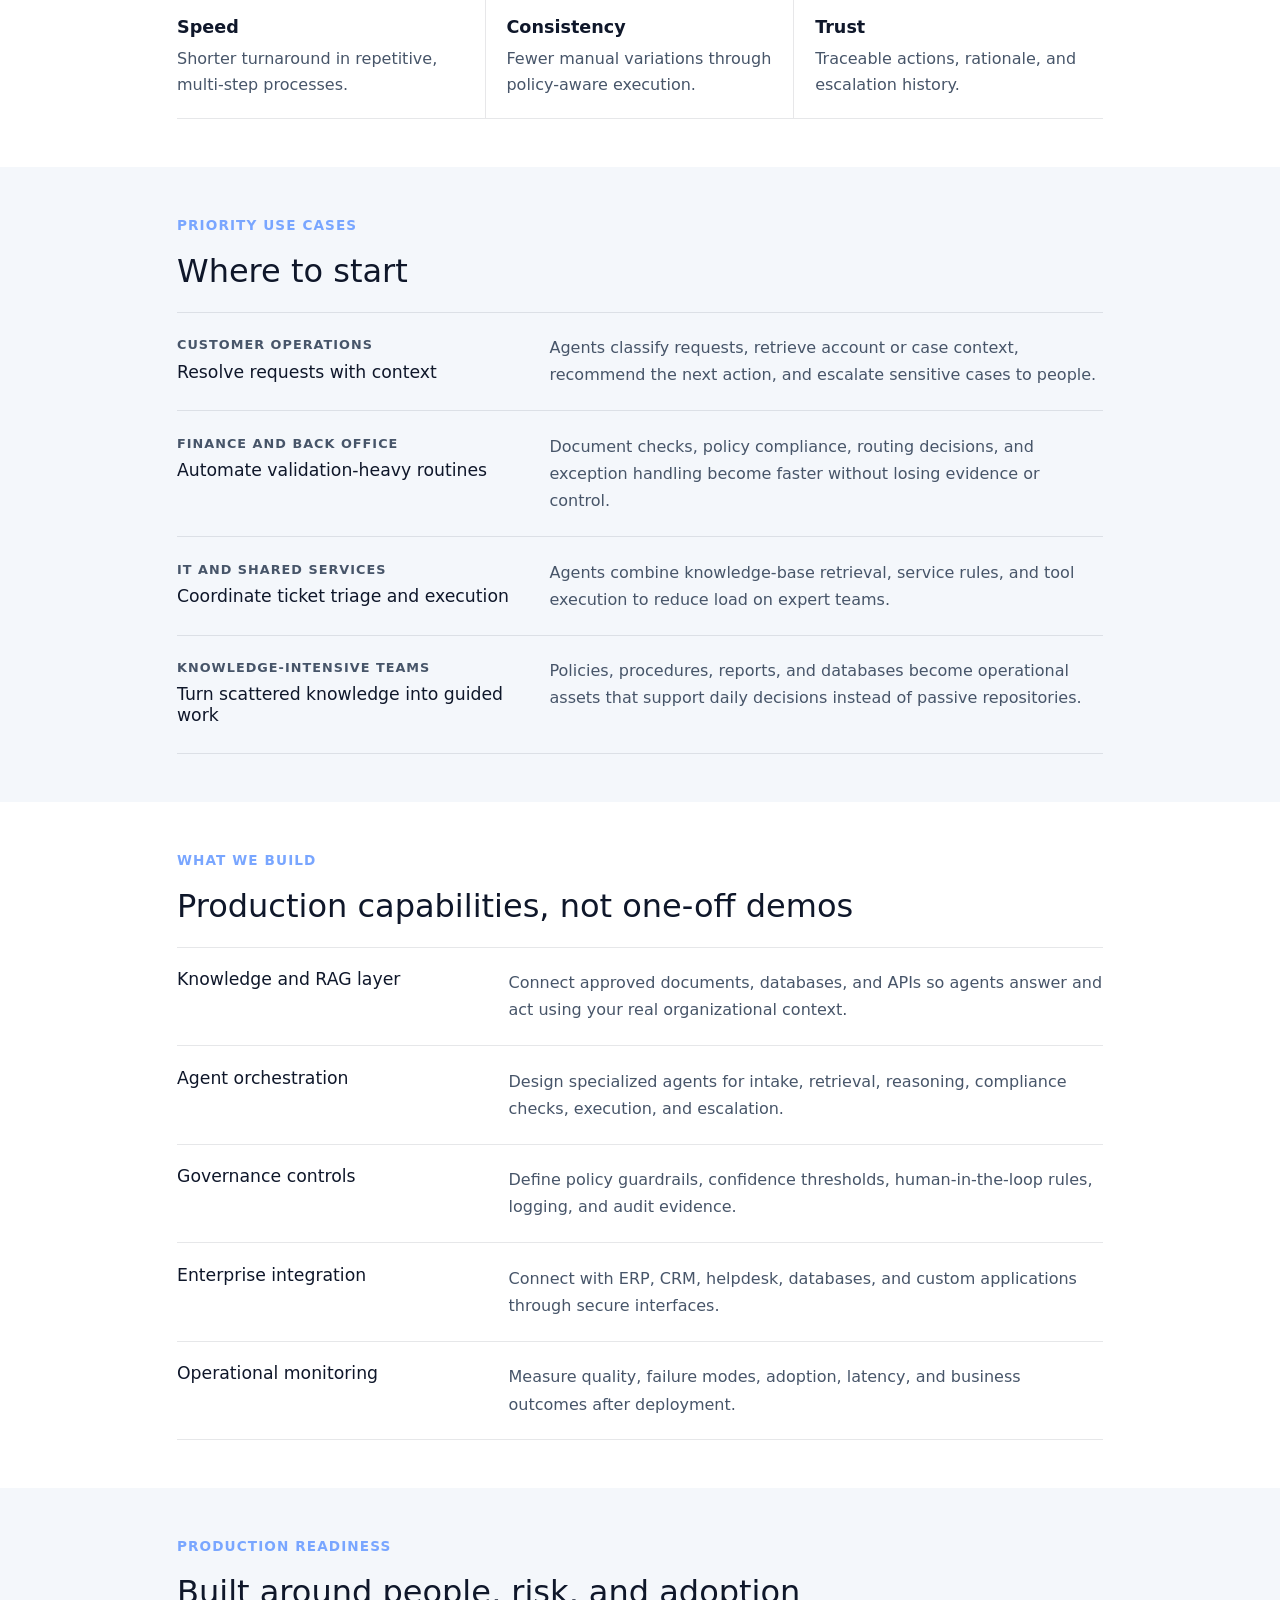
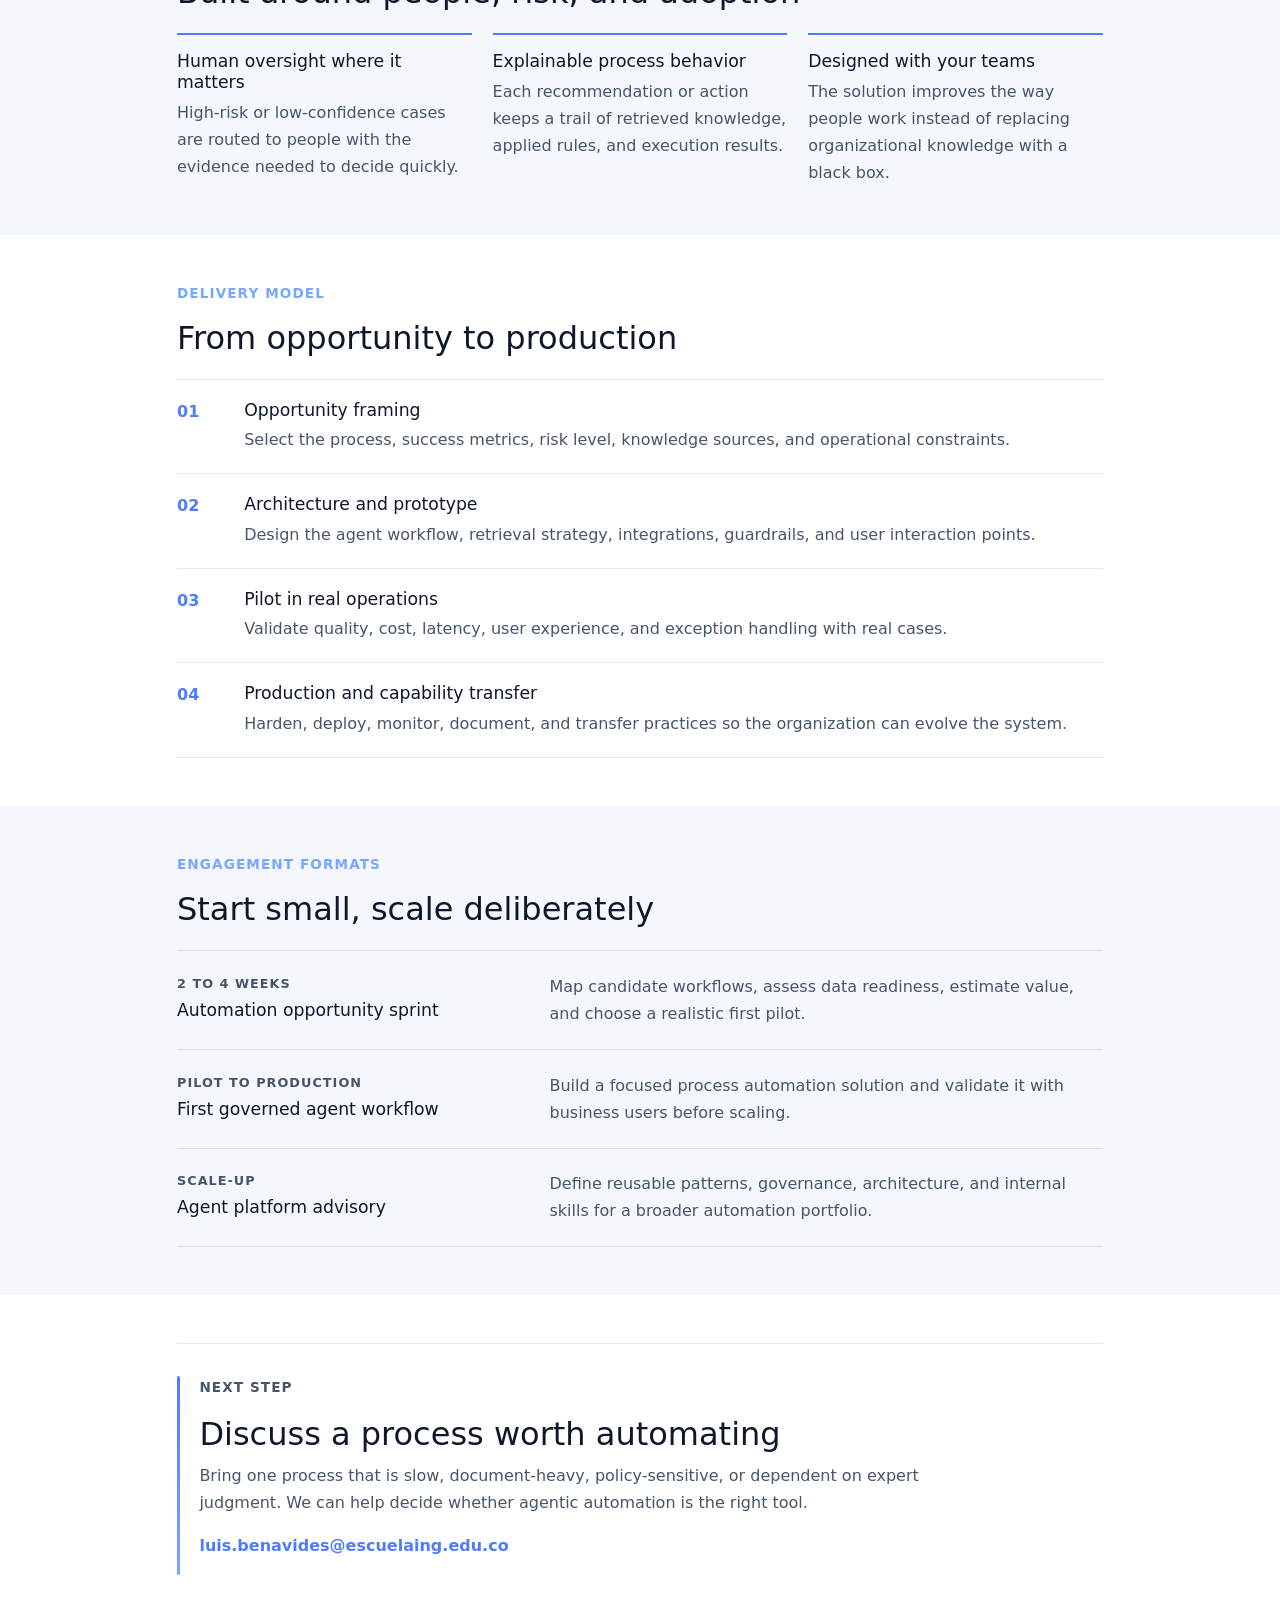
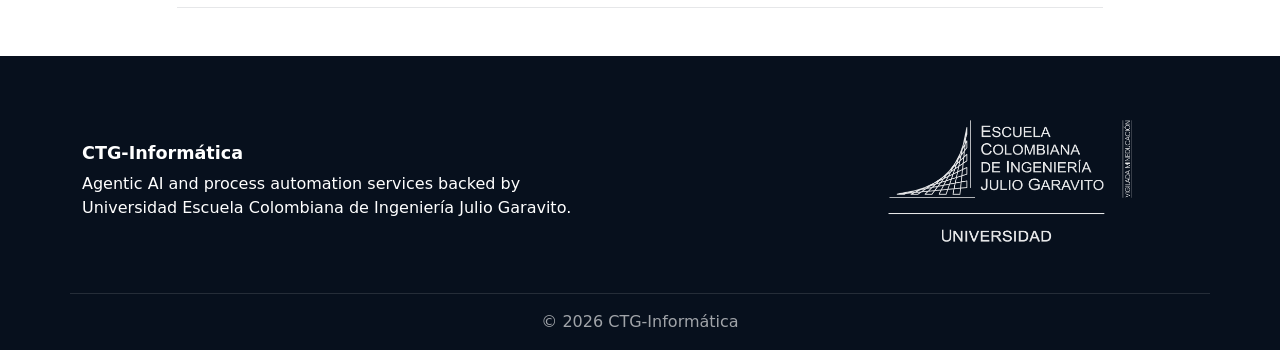
==== commit 4687b1e4: "Add institutional branding to site" ====
--- a/agent-automation.html
+++ b/agent-automation.html
@@ -43,6 +43,9 @@
 <section id="overview" class="vh-100 d-flex align-items-center solution-hero agent-automation-hero">
   <div class="container">
     <div class="solution-hero-copy">
+      <div class="hero-institutional-mark">
+        <img src="assets/img/escuela-logo-white.png" alt="Universidad Escuela Colombiana de Ingeniería Julio Garavito">
+      </div>
       <p class="solution-kicker">CTG-Informática Services</p>
       <h1 class="display-4">Agentic Process Automation</h1>
       <p class="lead">Put governed AI agents to work across real business processes.</p>
@@ -344,8 +347,15 @@
   </div>
 </section>
 
-<footer class="bg-dark text-white text-center p-3">
-  <p>© 2026 CTG-Informática</p>
+<footer class="site-institutional-footer text-white">
+  <div class="container footer-institutional-content">
+    <div>
+      <p class="footer-group">CTG-Informática</p>
+      <p>Agentic AI and process automation services backed by Universidad Escuela Colombiana de Ingeniería Julio Garavito.</p>
+    </div>
+    <img class="footer-school-logo" src="assets/img/escuela-logo-white.png" alt="Universidad Escuela Colombiana de Ingeniería Julio Garavito">
+  </div>
+  <p class="footer-copy">© 2026 CTG-Informática</p>
 </footer>
 
 <script src="https://cdn.jsdelivr.net/npm/bootstrap@5.3.3/dist/js/bootstrap.bundle.min.js"></script>
--- a/assets/css/custom.css
+++ b/assets/css/custom.css
@@ -121,6 +121,11 @@
   color: white;
 }
 
+.hero-section > .container {
+  position: relative;
+  z-index: 2;
+}
+
 .hero-bg {
   position: absolute;
   inset: 0;
@@ -174,6 +179,27 @@
   margin-bottom: 0;
 }
 
+.hero-institutional-mark {
+  width: clamp(190px, 20vw, 330px);
+  margin-left: -1.15rem;
+  margin-bottom: 2rem;
+  opacity: .92;
+  filter: drop-shadow(0 10px 22px rgba(0, 0, 0, .34));
+  pointer-events: none;
+}
+
+.hero-content-box .hero-institutional-mark {
+  width: clamp(210px, 24vw, 360px);
+  margin-left: -1.15rem;
+  margin-bottom: 1.65rem;
+}
+
+.hero-institutional-mark img {
+  display: block;
+  width: 100%;
+  height: auto;
+}
+
 .glass-card,
 .metric-card,
 .info-card,
@@ -445,8 +471,9 @@
   position: absolute;
   inset: 0;
   background:
-    linear-gradient(90deg, rgba(5, 12, 24, .92) 0%, rgba(5, 12, 24, .68) 44%, rgba(5, 12, 24, .22) 100%),
-    linear-gradient(180deg, rgba(5, 12, 24, .14), rgba(5, 12, 24, .62));
+    radial-gradient(ellipse at 18% 52%, rgba(5, 12, 24, .64) 0%, rgba(5, 12, 24, .34) 38%, transparent 68%),
+    linear-gradient(90deg, rgba(5, 12, 24, .66) 0%, rgba(5, 12, 24, .32) 44%, rgba(5, 12, 24, .04) 100%),
+    linear-gradient(180deg, rgba(5, 12, 24, .03), rgba(5, 12, 24, .20));
 }
 
 .agent-automation-hero {
@@ -463,11 +490,12 @@
 
 .solution-hero .container {
   position: relative;
-  z-index: 1;
+  z-index: 2;
 }
 
 .solution-hero-copy {
   max-width: 720px;
+  text-shadow: 0 2px 18px rgba(0, 0, 0, .42);
 }
 
 .solution-hero-copy .lead {
@@ -1173,6 +1201,45 @@
   color: rgba(255,255,255,.76);
 }
 
+.site-institutional-footer {
+  background: #07101d;
+  color: rgba(255, 255, 255, .78);
+  padding: 2rem 0 1rem;
+}
+
+.footer-institutional-content {
+  display: flex;
+  gap: 2rem;
+  align-items: center;
+  justify-content: space-between;
+  padding-bottom: 1.25rem;
+  border-bottom: 1px solid rgba(255, 255, 255, .12);
+}
+
+.footer-group {
+  color: #fff;
+  font-size: 1.1rem;
+  font-weight: 800;
+  margin-bottom: .35rem;
+}
+
+.footer-institutional-content p:not(.footer-group) {
+  max-width: 520px;
+  margin-bottom: 0;
+}
+
+.footer-school-logo {
+  width: min(360px, 42vw);
+  height: auto;
+  opacity: .9;
+}
+
+.footer-copy {
+  margin: 1rem 0 0;
+  text-align: center;
+  color: rgba(255, 255, 255, .62);
+}
+
 .back-to-top {
   color: #b9ccff;
 }
@@ -1256,6 +1323,21 @@
   .cta-banner,
   .publication-item {
     flex-direction: column;
+  }
+
+  .hero-institutional-mark {
+    width: min(48vw, 300px);
+    margin-left: 0;
+    opacity: .86;
+  }
+
+  .footer-institutional-content {
+    flex-direction: column;
+    align-items: flex-start;
+  }
+
+  .footer-school-logo {
+    width: min(320px, 100%);
   }
 }
 
@@ -1280,4 +1362,10 @@
   .hero-section .display-4 {
     font-size: 2.35rem;
   }
-}
+
+  .hero-institutional-mark {
+    width: min(76vw, 260px);
+    margin-left: 0;
+    margin-bottom: 1.25rem;
+  }
+}
